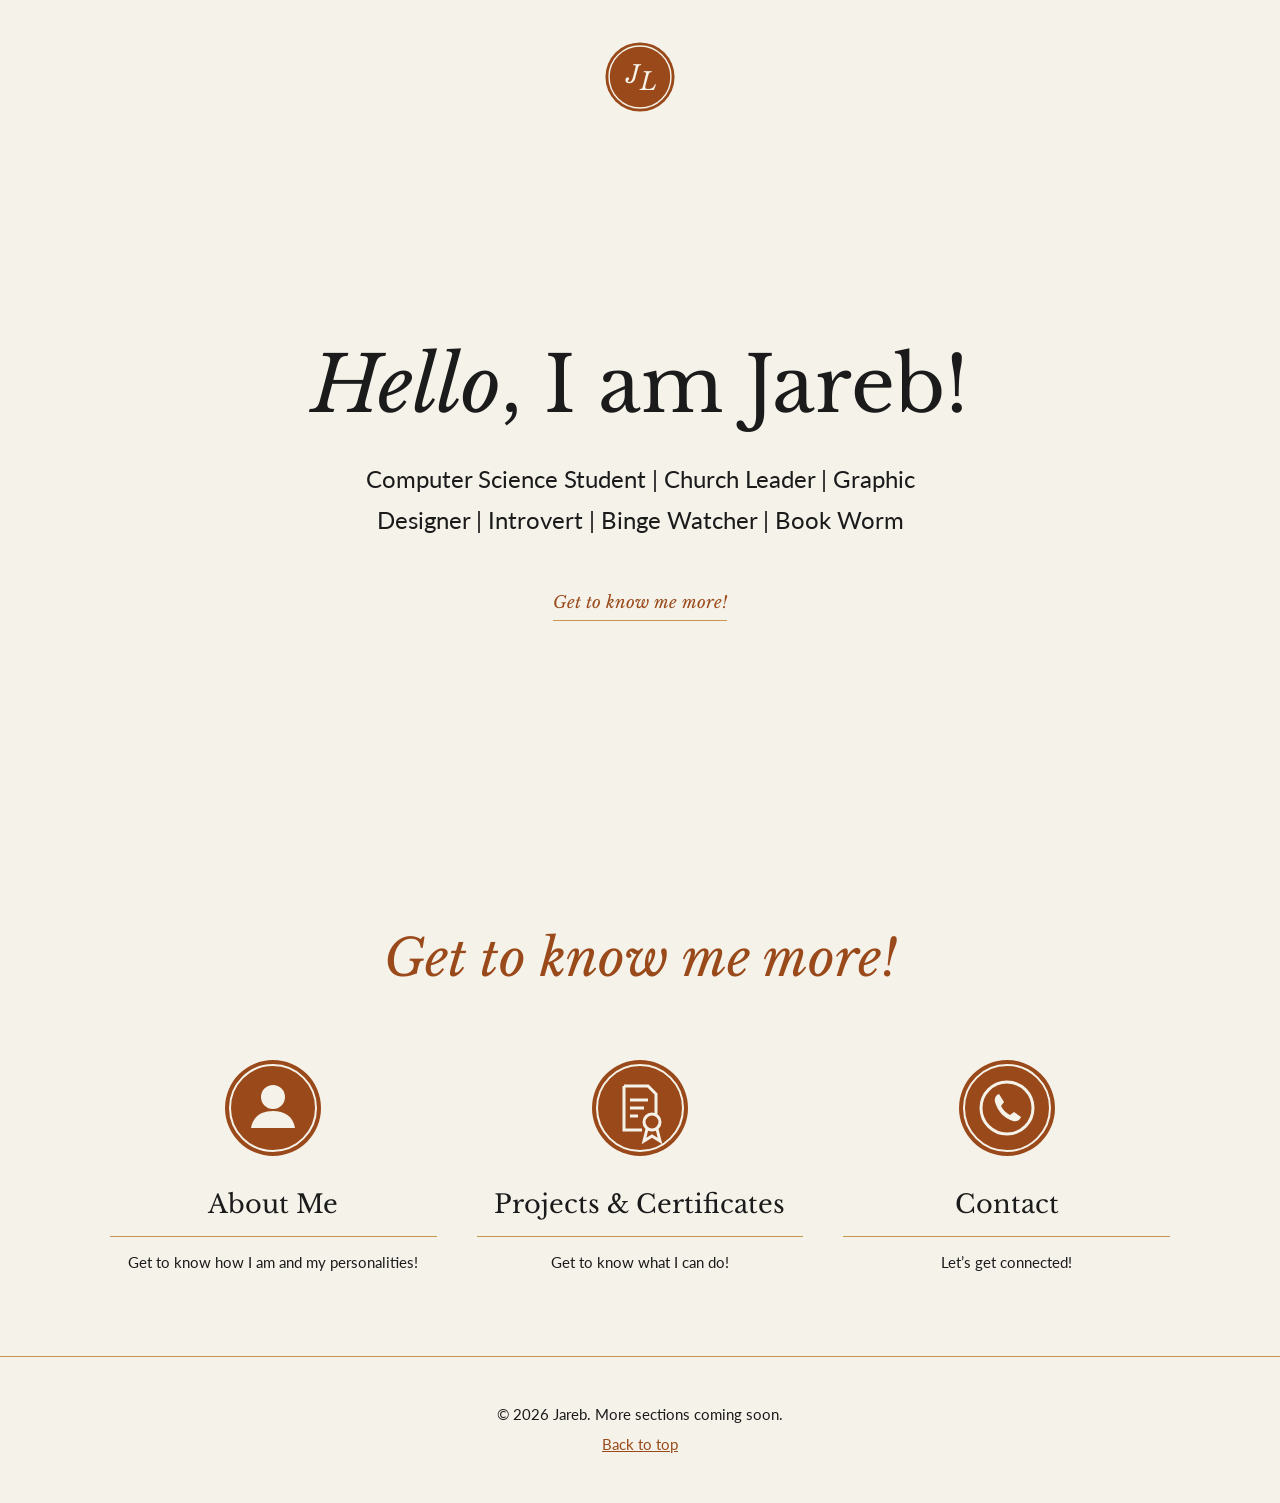
==== index.html @ d8cce1ec "Add files via upload" ====
<!DOCTYPE html>
<html lang="en">
<head>
<meta charset="utf-8">
<meta name="viewport" content="width=device-width, initial-scale=1">
<title>Hello, I am Jareb! | Portfolio</title>
<meta name="description" content="Portfolio of Jareb, a Computer Science student, church leader and graphic designer.">
<meta name="author" content="Jareb">
<meta property="og:title" content="Hello, I am Jareb!">
<meta property="og:description" content="Computer Science student, church leader and graphic designer.">
<meta property="og:type" content="website">
<link rel="preconnect" href="https://fonts.googleapis.com">
<link rel="preconnect" href="https://fonts.gstatic.com" crossorigin>
<link href="https://fonts.googleapis.com/css2?family=Lato:wght@400;700&family=Libre+Baskerville:ital,wght@0,400;0,700;1,400&display=swap" rel="stylesheet">
<link rel="stylesheet" href="style.css">
</head>
<body>
<a class="skip" href="#explore">Skip to content</a>

<header class="top">
  <a href="#home" aria-label="Jareb, back to top">
    <svg class="logo" viewBox="0 0 100 100" role="img" aria-label="JL monogram logo">
      <circle cx="50" cy="50" r="48" fill="#9a4a1a"/>
      <circle cx="50" cy="50" r="43" fill="none" stroke="#f5f2ea" stroke-width="2"/>
      <text x="30" y="58" font-family="Libre Baskerville, serif" font-style="italic" font-size="34" fill="#f5f2ea">J</text>
      <text x="50" y="68" font-family="Libre Baskerville, serif" font-style="italic" font-size="34" fill="#f5f2ea">L</text>
    </svg>
  </a>
</header>

<main>
  <section id="home" class="hero">
    <h1><em>Hello</em>, I am Jareb!</h1>
    <p class="roles">Computer Science Student | Church Leader | Graphic Designer | Introvert | Binge Watcher | Book Worm</p>
    <a class="cta" href="#explore">Get to know me more!</a>
  </section>

  <section id="explore" class="explore">
    <h2 class="reveal">Get to know me more!</h2>
    <div class="cards">
      <div class="card reveal">
        <svg viewBox="0 0 100 100" aria-hidden="true"><circle cx="50" cy="50" r="48" fill="#9a4a1a"/><circle cx="50" cy="50" r="43" fill="none" stroke="#f5f2ea" stroke-width="2"/><circle cx="50" cy="39" r="12" fill="#f5f2ea"/><path d="M28 70c2-12 11-17 22-17s20 5 22 17z" fill="#f5f2ea"/></svg>
        <h3>About Me</h3>
        <p>Get to know how I am and my personalities!</p>
      </div>
      <div class="card reveal">
        <svg viewBox="0 0 100 100" aria-hidden="true"><circle cx="50" cy="50" r="48" fill="#9a4a1a"/><circle cx="50" cy="50" r="43" fill="none" stroke="#f5f2ea" stroke-width="2"/><path d="M34 28h24l8 8v20M34 28v44h18" fill="none" stroke="#f5f2ea" stroke-width="3"/><path d="M40 42h18M40 50h14M40 58h8" stroke="#f5f2ea" stroke-width="3"/><circle cx="62" cy="64" r="8" fill="none" stroke="#f5f2ea" stroke-width="3"/><path d="M57 71l-3 12 8-5 8 5-3-12" fill="none" stroke="#f5f2ea" stroke-width="3"/></svg>
        <h3>Projects &amp; Certificates</h3>
        <p>Get to know what I can do!</p>
      </div>
      <div class="card reveal">
        <svg viewBox="0 0 100 100" aria-hidden="true"><circle cx="50" cy="50" r="48" fill="#9a4a1a"/><circle cx="50" cy="50" r="43" fill="none" stroke="#f5f2ea" stroke-width="2"/><circle cx="50" cy="50" r="26" fill="none" stroke="#f5f2ea" stroke-width="3"/><path d="M42 36c-3 1-5 4-4 8 3 10 9 16 18 19 4 1 7-1 8-4l-7-5-4 3c-4-2-7-5-9-9l3-4z" fill="#f5f2ea"/></svg>
        <h3>Contact</h3>
        <p>Let’s get connected!</p>
      </div>
    </div>
  </section>



</main>

<footer>
  <p>© 2026 Jareb. More sections coming soon.</p>
  <p><a href="#home">Back to top</a></p>
</footer>
<script src="script.js"></script>
</body>
</html>
---- style.css ----
:root{--bg:#f5f2ea;--ink:#1b1b1b;--brown:#9a4a1a;--gold:#c9954a;--serif:"Libre Baskerville",Georgia,serif;--sans:Lato,system-ui,-apple-system,"Segoe UI",sans-serif}
*{box-sizing:border-box}
html{scroll-behavior:smooth}
body{margin:0;background:var(--bg);color:var(--ink);font-family:var(--sans);font-size:1.05rem;line-height:1.7}
a{color:var(--brown)}
:focus-visible{outline:3px solid var(--gold);outline-offset:4px}
.skip{position:absolute;left:-999px}
.skip:focus{left:1rem;top:1rem;background:#fff;padding:.5rem 1rem;z-index:5}
.top{display:flex;justify-content:center;padding:4.5vh 1rem 0}
.logo{width:72px;height:72px;display:block;transition:transform .3s}
.logo:hover{transform:rotate(-8deg) scale(1.05)}
.hero{min-height:82vh;display:flex;flex-direction:column;justify-content:center;align-items:center;text-align:center;padding:2rem 1.25rem}
h1,h2,h3{font-family:var(--serif);font-weight:400;margin:0}
h1{font-size:clamp(2.4rem,7vw,4.8rem);line-height:1.15;animation:rise .9s ease both}
.roles{max-width:46ch;font-size:clamp(1.05rem,2.4vw,1.5rem);margin:1.8rem 0 3rem;animation:rise .9s .2s ease both}
.cta{font-family:var(--serif);font-style:italic;text-decoration:none;color:var(--brown);border-bottom:1px solid var(--gold);padding-bottom:2px;animation:rise .9s .4s ease both}
.cta:hover{color:var(--ink)}
@keyframes rise{from{opacity:0;transform:translateY(18px)}to{opacity:1;transform:none}}
.explore{padding:4rem 1.25rem 5rem;text-align:center;max-width:1100px;margin:0 auto}
.explore>h2{font-style:italic;color:var(--brown);font-size:clamp(2rem,5vw,3.2rem)}
.cards{display:grid;grid-template-columns:repeat(auto-fit,minmax(240px,1fr));gap:2.5rem;margin-top:3.5rem}
.card{display:flex;flex-direction:column;align-items:center;text-decoration:none;color:var(--ink);transition:transform .25s}
.card svg{width:100px;height:100px}
.card h3{font-size:1.6rem;margin:1.6rem 0 .8rem;padding-bottom:.6rem;border-bottom:1px solid var(--gold);width:100%}
.card p{margin:0;font-size:.95rem}
footer{text-align:center;padding:2.5rem 1rem;border-top:1px solid var(--gold);font-size:.95rem}
footer p{margin:.3rem 0}
.reveal{opacity:0;transform:translateY(20px);transition:opacity .7s,transform .7s}
.reveal.show{opacity:1;transform:none}
@media (prefers-reduced-motion:reduce){*{animation:none!important;transition:none!important;scroll-behavior:auto!important}.reveal{opacity:1;transform:none}}
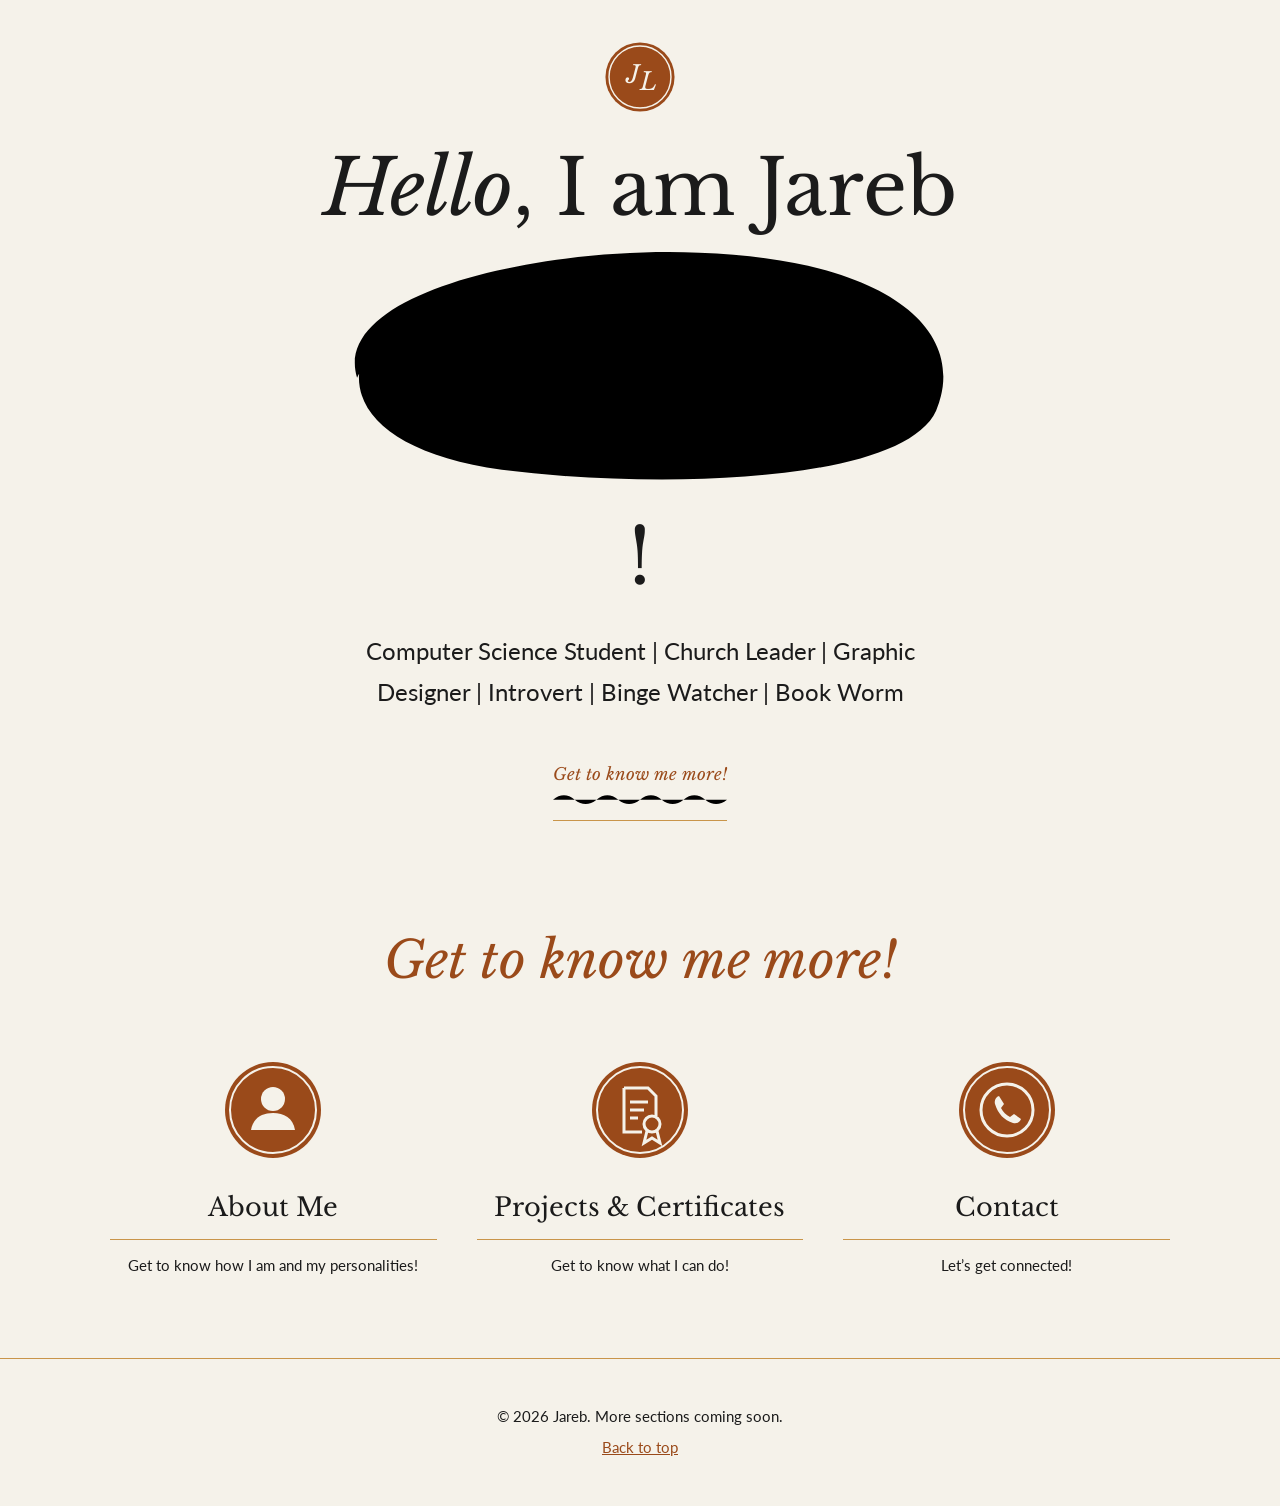
==== commit 1434107d: "Enhance header with SVG and update call-to-action" ====
--- a/index.html
+++ b/index.html
@@ -30,9 +30,9 @@
 
 <main>
   <section id="home" class="hero">
-    <h1><em>Hello</em>, I am Jareb!</h1>
+    <h1><em>Hello</em>, I am <span class="circled">Jareb<svg viewBox="0 0 200 80" preserveAspectRatio="none" aria-hidden="true" focusable="false"><path pathLength="1" vector-effect="non-scaling-stroke" d="M14 44C6 18 70 4 118 6C176 8 200 30 190 54C180 76 106 78 58 72C16 66 4 46 24 24"/></svg></span>!</h1>
     <p class="roles">Computer Science Student | Church Leader | Graphic Designer | Introvert | Binge Watcher | Book Worm</p>
-    <a class="cta" href="#explore">Get to know me more!</a>
+    <a class="cta" href="#explore">Get to know me more!<svg viewBox="0 0 100 10" preserveAspectRatio="none" aria-hidden="true" focusable="false"><path vector-effect="non-scaling-stroke" d="M0 5q6.25 -5 12.5 0t12.5 0t12.5 0t12.5 0t12.5 0t12.5 0t12.5 0t12.5 0t12.5 0t12.5 0t12.5 0t12.5 0"/></svg></a>
   </section>
 
   <section id="explore" class="explore">
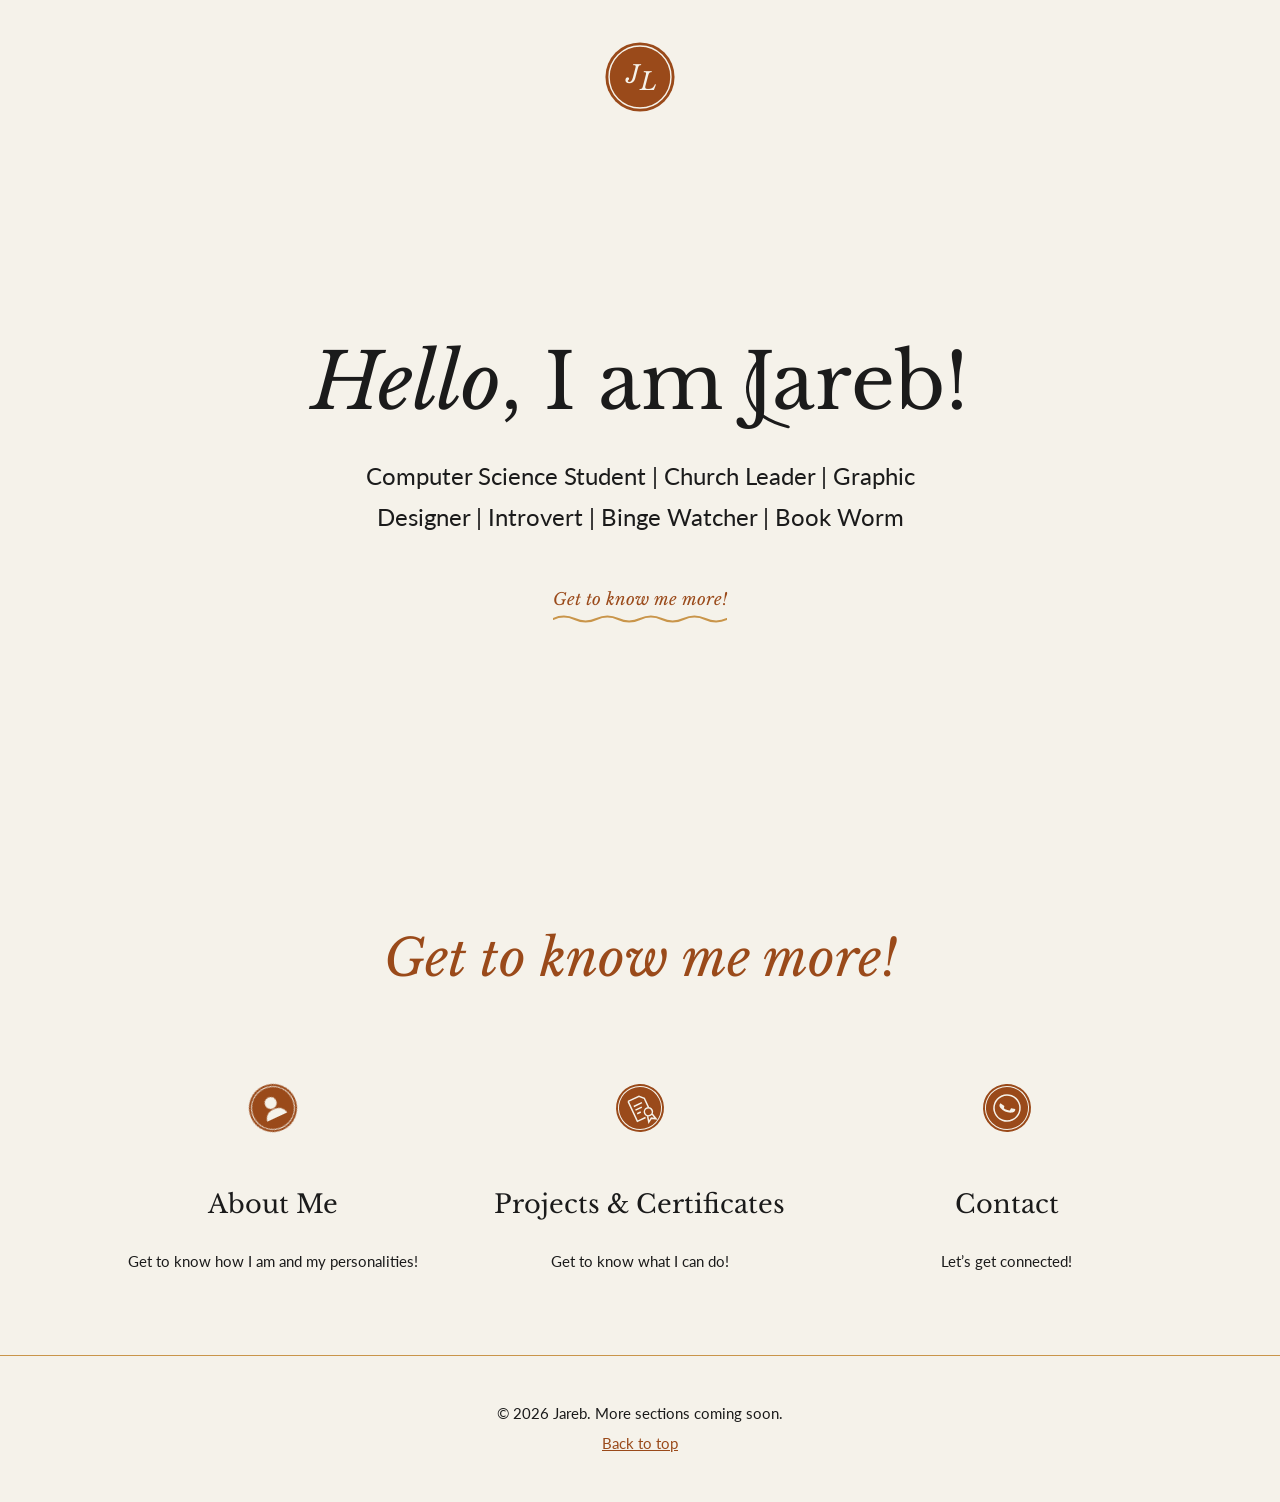
==== commit 420a5d3b: "Add files via upload" ====
--- a/index.html
+++ b/index.html
@@ -38,21 +38,21 @@
   <section id="explore" class="explore">
     <h2 class="reveal">Get to know me more!</h2>
     <div class="cards">
-      <div class="card reveal">
+      <a class="card reveal" href="about.html">
         <svg viewBox="0 0 100 100" aria-hidden="true"><circle cx="50" cy="50" r="48" fill="#9a4a1a"/><circle cx="50" cy="50" r="43" fill="none" stroke="#f5f2ea" stroke-width="2"/><circle cx="50" cy="39" r="12" fill="#f5f2ea"/><path d="M28 70c2-12 11-17 22-17s20 5 22 17z" fill="#f5f2ea"/></svg>
         <h3>About Me</h3>
         <p>Get to know how I am and my personalities!</p>
-      </div>
-      <div class="card reveal">
+      </a>
+      <a class="card reveal" href="projects.html">
         <svg viewBox="0 0 100 100" aria-hidden="true"><circle cx="50" cy="50" r="48" fill="#9a4a1a"/><circle cx="50" cy="50" r="43" fill="none" stroke="#f5f2ea" stroke-width="2"/><path d="M34 28h24l8 8v20M34 28v44h18" fill="none" stroke="#f5f2ea" stroke-width="3"/><path d="M40 42h18M40 50h14M40 58h8" stroke="#f5f2ea" stroke-width="3"/><circle cx="62" cy="64" r="8" fill="none" stroke="#f5f2ea" stroke-width="3"/><path d="M57 71l-3 12 8-5 8 5-3-12" fill="none" stroke="#f5f2ea" stroke-width="3"/></svg>
         <h3>Projects &amp; Certificates</h3>
         <p>Get to know what I can do!</p>
-      </div>
-      <div class="card reveal">
+      </a>
+      <a class="card reveal" href="mailto:personal.jareb2411@gmail.com?subject=Hello%20Jareb" aria-label="Contact: send me an email">
         <svg viewBox="0 0 100 100" aria-hidden="true"><circle cx="50" cy="50" r="48" fill="#9a4a1a"/><circle cx="50" cy="50" r="43" fill="none" stroke="#f5f2ea" stroke-width="2"/><circle cx="50" cy="50" r="26" fill="none" stroke="#f5f2ea" stroke-width="3"/><path d="M42 36c-3 1-5 4-4 8 3 10 9 16 18 19 4 1 7-1 8-4l-7-5-4 3c-4-2-7-5-9-9l3-4z" fill="#f5f2ea"/></svg>
         <h3>Contact</h3>
         <p>Let’s get connected!</p>
-      </div>
+      </a>
     </div>
   </section>
 
--- a/style.css
+++ b/style.css
@@ -13,7 +13,7 @@
 h1,h2,h3{font-family:var(--serif);font-weight:400;margin:0}
 h1{font-size:clamp(2.4rem,7vw,4.8rem);line-height:1.15;animation:rise .9s ease both}
 .roles{max-width:46ch;font-size:clamp(1.05rem,2.4vw,1.5rem);margin:1.8rem 0 3rem;animation:rise .9s .2s ease both}
-.cta{font-family:var(--serif);font-style:italic;text-decoration:none;color:var(--brown);border-bottom:1px solid var(--gold);padding-bottom:2px;animation:rise .9s .4s ease both}
+.cta{font-family:var(--serif);font-style:italic;text-decoration:none;color:var(--brown);position:relative;display:inline-block;padding-bottom:10px;animation:rise .9s .4s ease both}
 .cta:hover{color:var(--ink)}
 @keyframes rise{from{opacity:0;transform:translateY(18px)}to{opacity:1;transform:none}}
 .explore{padding:4rem 1.25rem 5rem;text-align:center;max-width:1100px;margin:0 auto}
@@ -21,10 +21,46 @@
 .cards{display:grid;grid-template-columns:repeat(auto-fit,minmax(240px,1fr));gap:2.5rem;margin-top:3.5rem}
 .card{display:flex;flex-direction:column;align-items:center;text-decoration:none;color:var(--ink);transition:transform .25s}
 .card svg{width:100px;height:100px}
-.card h3{font-size:1.6rem;margin:1.6rem 0 .8rem;padding-bottom:.6rem;border-bottom:1px solid var(--gold);width:100%}
+.card h3{position:relative;font-size:1.6rem;margin:1.6rem 0 .8rem;padding-bottom:.6rem;width:100%}
 .card p{margin:0;font-size:.95rem}
 footer{text-align:center;padding:2.5rem 1rem;border-top:1px solid var(--gold);font-size:.95rem}
 footer p{margin:.3rem 0}
 .reveal{opacity:0;transform:translateY(20px);transition:opacity .7s,transform .7s}
 .reveal.show{opacity:1;transform:none}
 @media (prefers-reduced-motion:reduce){*{animation:none!important;transition:none!important;scroll-behavior:auto!important}.reveal{opacity:1;transform:none}}
+
+/* Hand-drawn circle around the name and squiggle under the link */
+.circled{position:relative;display:inline-block}
+.circled svg{position:absolute;left:-7%;top:-14%;width:114%;height:128%;overflow:visible;pointer-events:none}
+.circled path,.cta path{fill:none;stroke-linecap:round;stroke-linejoin:round;stroke-dasharray:1;stroke-dashoffset:1;animation:draw 1.4s ease forwards}
+.circled path{stroke:var(--ink);stroke-width:3;animation:drawloop 3s ease-in-out .8s infinite}
+.cta svg{position:absolute;left:0;bottom:0;width:100%;height:10px;overflow:hidden}
+.cta path{stroke:var(--gold);stroke-width:2;stroke-dasharray:none;stroke-dashoffset:0;animation:wave 1.4s linear infinite}
+@keyframes wave{to{transform:translateX(-25px)}}
+@keyframes draw{to{stroke-dashoffset:0}}
+@keyframes drawloop{0%{stroke-dashoffset:1}25%,70%{stroke-dashoffset:0}100%{stroke-dashoffset:-1}}
+@media (prefers-reduced-motion:reduce){.circled path,.cta path{stroke-dashoffset:0}}
+
+/* Cards: staggered entrance, icon pop + float, growing underline */
+.card:nth-child(2){transition-delay:.15s}
+.card:nth-child(3){transition-delay:.3s}
+.card svg{transform:scale(.5) rotate(-25deg);transition:transform .7s cubic-bezier(.34,1.56,.64,1) .2s}
+.card.show svg{transform:none;animation:float 4s ease-in-out 1s infinite}
+.card:nth-child(2).show svg{animation-delay:1.6s}
+.card:nth-child(3).show svg{animation-delay:2.2s}
+.card.show svg:hover{transform:scale(1.1) rotate(8deg);transition:transform .3s}
+@keyframes float{50%{translate:0 -10px}}
+.card h3::after{content:"";position:absolute;left:0;bottom:0;width:100%;height:1px;background:var(--gold);transform:scaleX(0);transition:transform .9s ease .5s}
+.card.show h3::after{transform:scaleX(1)}
+.card p{opacity:0;transition:opacity .8s ease .9s}
+.card.show p{opacity:1}
+@media (prefers-reduced-motion:reduce){.card svg{transform:none}.card h3::after{transform:scaleX(1)}.card p{opacity:1}}
+
+/* Retract quickly (no stagger) when scrolling back up */
+.card:not(.show),.card:not(.show) svg,.card:not(.show) h3::after,.card:not(.show) p{transition-delay:0s}
+.card:not(.show) svg{transition-duration:.4s}
+.card:not(.show) h3::after{transition-duration:.4s}
+.card:not(.show) p{transition-duration:.3s}
+
+a.card:hover h3{color:var(--brown)}
+a.card h3{transition:color .25s}
